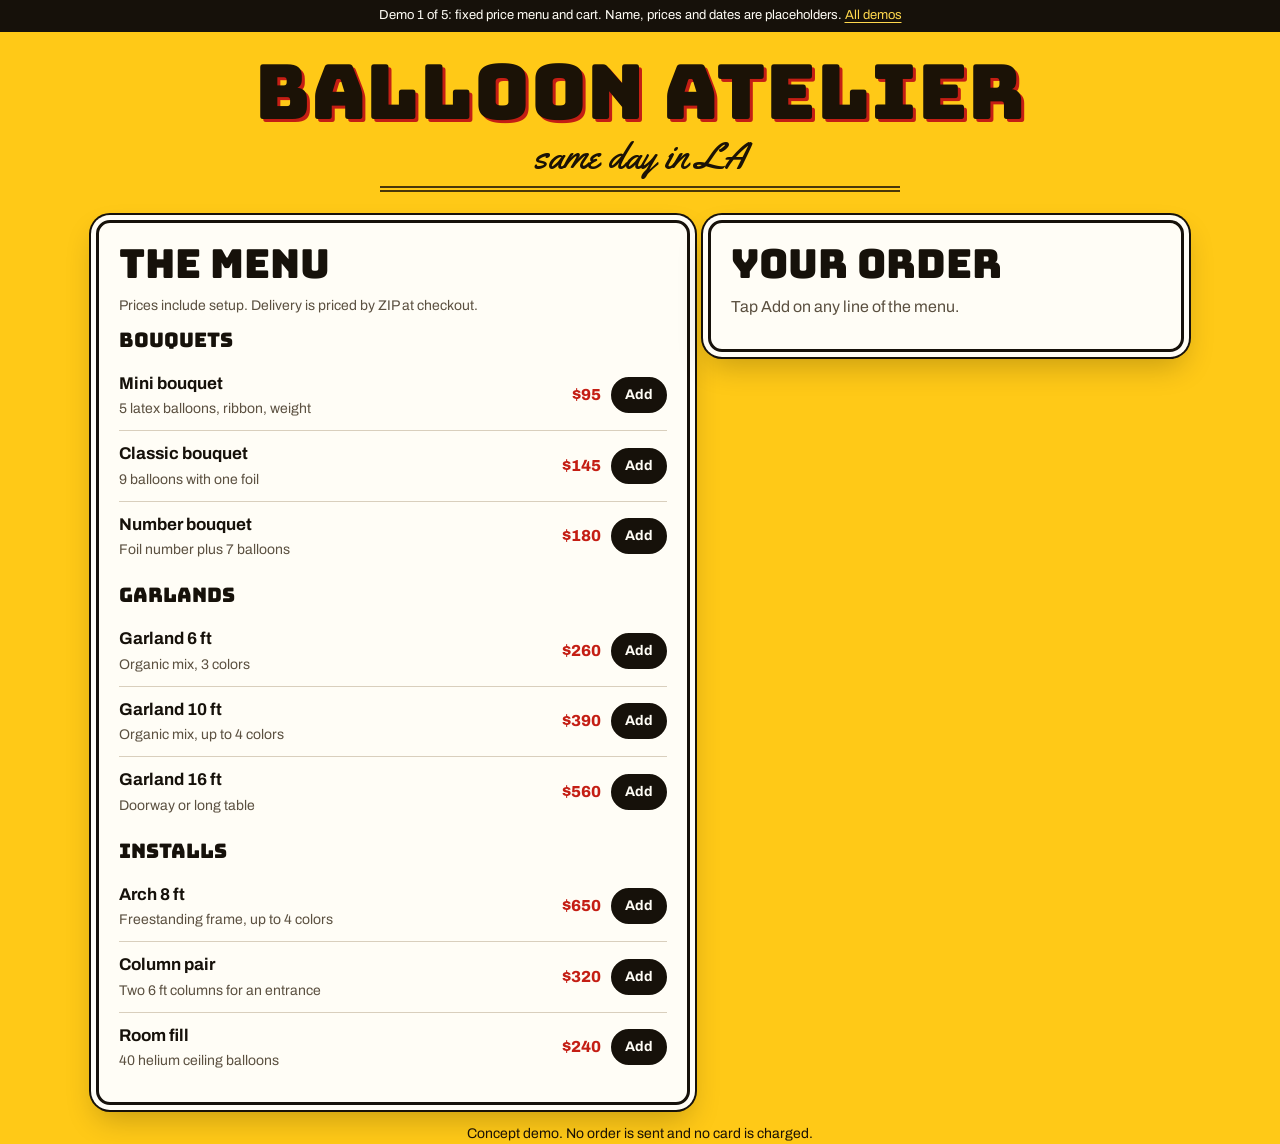
==== demo1/index.html @ a4cdf3b9 "Five balloon order-flow concept demos Co-Authored-By: Claude Opus 5.5 <noreply@anthropic.com>" ====
<!doctype html>
<html lang="en">
<head>
<meta charset="utf-8">
<meta name="viewport" content="width=device-width,initial-scale=1">
<meta name="robots" content="noindex">
<title>Wall Menu Shop</title>
<link rel="preconnect" href="https://fonts.googleapis.com"><link rel="preconnect" href="https://fonts.gstatic.com" crossorigin>
<link href="https://fonts.googleapis.com/css2?family=Archivo:wght@400;600;700;800&family=Bungee&family=Yellowtail&display=swap" rel="stylesheet">
<link rel="stylesheet" href="../assets/world.css">
</head>
<body>
<div class="demo-strip">Demo 1 of 5: fixed price menu and cart. Name, prices and dates are placeholders. <a href="../">All demos</a></div>
<header class="sign wrap">
  <p class="name">Balloon Atelier</p>
  <p class="tag">same day in LA</p>
  <div class="pin"></div>
</header>
<main class="wrap split">
  <section class="board" aria-labelledby="m">
    <h2 id="m">The menu</h2>
    <p class="muted small">Prices include setup. Delivery is priced by ZIP at checkout.</p>
    <div id="menu"></div>
  </section>
  <aside class="board sticky" aria-labelledby="c">
    <h2 id="c">Your order</h2>
    <p id="empty" class="muted">Tap Add on any line of the menu.</p>
    <ul class="menu" id="cart"></ul>
    <form id="checkout" class="hide" novalidate>
      <div class="row">
        <div class="field"><label for="zip">Delivery ZIP</label><input id="zip" inputmode="numeric" maxlength="5" autocomplete="postal-code" placeholder="90064" required><div class="readout" id="zipOut" aria-live="polite"></div></div>
        <div class="field"><label for="date">Event date</label><input id="date" type="date" required><div class="readout" id="dateOut" aria-live="polite"></div></div>
      </div>
      <div class="field"><label><input type="checkbox" id="pickup" style="width:auto;min-height:0"> I will pick up at the studio</label></div>
      <div class="row">
        <div class="field"><label for="name">Name</label><input id="name" autocomplete="name" required></div>
        <div class="field"><label for="phone">Mobile</label><input id="phone" type="tel" autocomplete="tel" required></div>
      </div>
      <div class="total" id="total"></div>
      <p class="readout bad" id="err" aria-live="assertive"></p>
      <button class="btn" type="submit">Pay 30% deposit (demo)</button>
    </form>
  </aside>
  <section class="board done" id="done" aria-live="polite"></section>
</main>
<footer class="wrap">Concept demo. No order is sent and no card is charged.</footer>
<script src="../assets/shop.js"></script>
<script>
var MENU = [
  ["Bouquets", [["b5","Mini bouquet","5 latex balloons, ribbon, weight",95],["b9","Classic bouquet","9 balloons with one foil",145],["bn","Number bouquet","Foil number plus 7 balloons",180]]],
  ["Garlands", [["g6","Garland 6 ft","Organic mix, 3 colors",260],["g10","Garland 10 ft","Organic mix, up to 4 colors",390],["g16","Garland 16 ft","Doorway or long table",560]]],
  ["Installs", [["ar","Arch 8 ft","Freestanding frame, up to 4 colors",650],["co","Column pair","Two 6 ft columns for an entrance",320],["rf","Room fill","40 helium ceiling balloons",240]]]
];
var cart = {}, items = {}, z = null, ds = null;
var menu = document.getElementById("menu");
MENU.forEach(function (g) {
  var h = document.createElement("h3"); h.textContent = g[0]; h.style.marginTop = "14px"; menu.appendChild(h);
  var ul = document.createElement("ul"); ul.className = "menu";
  g[1].forEach(function (it) {
    items[it[0]] = it;
    var li = document.createElement("li");
    li.innerHTML = '<div class="what"><b>' + it[1] + "</b><span>" + it[2] + '</span></div><span class="price">' + Shop.money(it[3]) + '</span><button class="btn small" type="button" aria-label="Add ' + it[1] + '">Add</button>';
    li.querySelector("button").onclick = function () { cart[it[0]] = (cart[it[0]] || 0) + 1; render(); };
    ul.appendChild(li);
  });
  menu.appendChild(ul);
});
function sub() { var s = 0; for (var k in cart) s += items[k][3] * cart[k]; return s; }
function render() {
  var ul = document.getElementById("cart"), keys = Object.keys(cart).filter(function (k) { return cart[k] > 0; });
  ul.innerHTML = "";
  keys.forEach(function (k) {
    var li = document.createElement("li");
    li.innerHTML = '<div class="what"><b>' + items[k][1] + "</b><span>" + cart[k] + " x " + Shop.money(items[k][3]) + '</span></div><span class="price">' + Shop.money(items[k][3] * cart[k]) + '</span><span><button class="btn small ghost" type="button" aria-label="Remove one">-</button></span>';
    li.querySelector("button").onclick = function () { cart[k]--; render(); };
    ul.appendChild(li);
  });
  document.getElementById("empty").classList.toggle("hide", keys.length > 0);
  document.getElementById("checkout").classList.toggle("hide", !keys.length);
  totals();
}
function totals() {
  var pick = document.getElementById("pickup").checked, s = sub();
  var fee = pick ? 0 : (z && z.fee) || 0, rush = ds && ds.rush || 0, t = s + fee + rush;
  document.getElementById("total").innerHTML =
    "<div><span>Items</span><span>" + Shop.money(s) + "</span></div>" +
    "<div><span>Delivery</span><span>" + (pick ? "Pickup, free" : z ? (z.fee === null ? "Quoted by text" : Shop.money(fee)) : "Enter ZIP") + "</span></div>" +
    (rush ? "<div><span>Rush</span><span>" + Shop.money(rush) + "</span></div>" : "") +
    '<div class="sum"><span>Total</span><span>' + Shop.money(t) + "</span></div>" +
    '<div class="muted small"><span>Deposit today (30%)</span><span>' + Shop.money(t * .3) + "</span></div>";
}
Shop.wireZip(document.getElementById("zip"), document.getElementById("zipOut"), function (v) { z = v; totals(); });
Shop.wireDate(document.getElementById("date"), document.getElementById("dateOut"), function (v) { ds = v; totals(); });
document.getElementById("pickup").onchange = totals;
document.getElementById("checkout").onsubmit = function (e) {
  e.preventDefault();
  var f = this, err = document.getElementById("err"), pick = document.getElementById("pickup").checked;
  if (!pick && !z) return err.textContent = "Add a delivery ZIP or choose pickup.";
  if (!ds || ds.s === "bad") return err.textContent = "Pick an open date.";
  if (!f.elements["name"].value.trim() || f.phone.value.replace(/\D/g, "").length < 10) return err.textContent = "Add your name and a 10-digit mobile number.";
  err.textContent = "";
  var lines = Object.keys(cart).filter(function (k) { return cart[k] > 0; }).map(function (k) { return cart[k] + " x " + items[k][1]; });
  lines.push("Date: " + f.date.value, pick ? "Pickup at studio" : "Delivery to " + f.zip.value);
  Shop.done(document.getElementById("done"), lines);
};
</script>
</body>
</html>
---- assets/world.css ----
/* Balloon Atelier demos: painted storefront wall */
:root{
  --wall:#ffc917; --wall-ink:#1b1206; --wall-soft:#f2b705;
  --board:#fffdf6; --ink:#16110a; --mute:#5b5040; --rule:#d9cfbd;
  --red:#c41e14; --cobalt:#1d4fd8; --green:#13804a; --plum:#7b3fb0; --gray:#6b6459;
  --shade:#c41e14; --focus:#1d4fd8;
  --sign:"Bungee",Impact,sans-serif; --script:"Yellowtail",cursive; --body:"Archivo",system-ui,sans-serif;
  color-scheme:light;
}
@media (prefers-color-scheme:dark){
  :root{
    --wall:#1d1611; --wall-ink:#ffd84d; --wall-soft:#2a2019;
    --board:#f4eedf; --ink:#16110a; --mute:#574c3c; --rule:#cfc4ae;
    --shade:#8c1710; --focus:#ffd84d;
    color-scheme:dark;
  }
}
*{box-sizing:border-box}
html{-webkit-text-size-adjust:100%}
body{margin:0;background:var(--wall);color:var(--wall-ink);font:16px/1.5 var(--body);overflow-x:hidden}
::selection{background:var(--red);color:#fff}
:focus-visible{outline:3px solid var(--focus);outline-offset:3px;border-radius:4px}
a{color:inherit;text-underline-offset:3px}
img,svg{max-width:100%}
.wrap{max-width:1120px;margin:0 auto;padding:0 16px}

/* demo strip */
.demo-strip{background:var(--ink);color:#fffdf6;font-size:13px;padding:6px 16px;text-align:center}
.demo-strip a{color:#ffd84d}

/* storefront sign band */
.sign{padding:22px 0 10px;text-align:center}
.sign .name{font:400 clamp(34px,8vw,76px)/1 var(--sign);margin:0;letter-spacing:.01em;text-shadow:3px 3px 0 var(--shade)}
.sign .tag{font:400 clamp(24px,5vw,38px)/1 var(--script);margin:6px 0 0}
.sign nav{display:flex;flex-wrap:wrap;justify-content:center;gap:6px 18px;margin-top:14px;font-weight:700;font-size:15px}
.pin{height:6px;margin:12px auto 0;max-width:520px;border-top:2px solid currentColor;border-bottom:2px solid currentColor;opacity:.8}

/* enamel menu board */
.board{color-scheme:light;accent-color:var(--ink);background:var(--board);color:var(--ink);border:3px solid var(--ink);border-radius:14px;box-shadow:0 0 0 5px var(--board),0 0 0 7px var(--ink),0 14px 30px rgba(0,0,0,.22);padding:20px;margin:18px 0}
.board h2,.board h3{font-family:var(--sign);font-weight:400;line-height:1.05;margin:0 0 10px;color:var(--ink)}
.board h2{font-size:clamp(24px,4.6vw,40px)}
.board h3{font-size:20px}
.board p{margin:0 0 10px;max-width:68ch}
.muted{color:var(--mute)}
.small{font-size:14px}

/* menu rows */
.menu{list-style:none;margin:0;padding:0}
.menu li{display:grid;grid-template-columns:1fr auto auto;gap:10px;align-items:center;padding:10px 0;border-bottom:1px solid var(--rule)}
.menu li:last-child{border-bottom:0}
.menu .what b{display:block;font-size:17px}
.menu .what span{font-size:14px;color:var(--mute)}
.price{color:var(--red);font-weight:800;font-variant-numeric:tabular-nums;white-space:nowrap}
.big-price{font:400 clamp(30px,6vw,46px)/1 var(--sign);color:var(--red)}

/* controls */
.btn{appearance:none;border:2px solid var(--ink);background:var(--ink);color:#fffdf6;font:700 16px/1 var(--body);padding:12px 18px;border-radius:999px;cursor:pointer;min-height:44px;text-decoration:none;display:inline-flex;align-items:center;gap:8px}
.btn:hover{background:var(--red);border-color:var(--red)}
.btn.ghost{background:transparent;color:var(--ink)}
.btn.ghost:hover{background:var(--ink);color:#fffdf6}
.btn.small{padding:8px 12px;min-height:36px;font-size:14px}
.btn[disabled]{opacity:.45;cursor:not-allowed;background:var(--ink)}
label{font-weight:700;font-size:14px;display:block;margin-bottom:4px}
input,select,textarea{font:16px/1.3 var(--body);color:var(--ink);background:#fff;border:2px solid var(--ink);border-radius:10px;padding:10px 12px;width:100%;min-height:44px;caret-color:var(--red)}
textarea{min-height:90px}
.field{margin-bottom:14px}
.row{display:flex;flex-wrap:wrap;gap:10px;align-items:flex-end}
.row>.field{flex:1 1 160px}
.chips{display:flex;flex-wrap:wrap;gap:8px}
.chip{border:2px solid var(--ink);background:#fff;color:var(--ink);border-radius:999px;padding:8px 14px;font:700 15px/1 var(--body);cursor:pointer;min-height:40px}
.chip[aria-pressed="true"]{background:var(--ink);color:#fffdf6}
.swatches{display:grid;grid-template-columns:repeat(auto-fill,minmax(64px,1fr));gap:8px}
.swatch{border:2px solid var(--ink);border-radius:10px;background:#fff;padding:6px 4px;cursor:pointer;font:600 12px/1.2 var(--body);color:var(--ink);text-align:center}
.swatch i{display:block;width:30px;height:36px;margin:0 auto 4px;border-radius:50% 50% 48% 48%;border:1px solid rgba(0,0,0,.25)}
.swatch[aria-pressed="true"]{background:var(--ink);color:#fffdf6}

/* zone + date readouts */
.readout{font-size:15px;margin-top:6px;min-height:22px}
.zone{display:inline-block;color:#fff;border-radius:6px;padding:2px 8px;font-weight:700}
.menu .what .zone,.zone{color:#fff}
.z-A{background:var(--cobalt)}.z-B{background:var(--green)}.z-C{background:var(--plum)}.z-X{background:var(--gray)}
.ok{color:var(--green);font-weight:700}.warn{color:#8a5a00;font-weight:700}.bad{color:var(--red);font-weight:700}

/* totals */
.total{display:grid;gap:4px;border-top:2px solid var(--ink);margin-top:12px;padding-top:10px;font-variant-numeric:tabular-nums}
.total div{display:flex;justify-content:space-between;gap:10px}
.total .sum{font-size:20px;font-weight:800}
.total .sum span:last-child{color:var(--red)}

/* layout */
.split{display:grid;gap:18px;grid-template-columns:1fr}
@media (min-width:880px){.split{grid-template-columns:1.25fr 1fr;align-items:start}.split .sticky{position:sticky;top:12px}}
.done{display:none}
.done.show{display:block}
.done h2{color:var(--green)}
footer{padding:20px 0 40px;font-size:14px;text-align:center}
.preview{background:#fff;border:2px dashed var(--rule);border-radius:12px;display:flex;align-items:center;justify-content:center;min-height:200px;padding:10px}
.steps{display:flex;gap:6px;margin-bottom:12px}
.steps span{flex:1;height:6px;border-radius:3px;background:var(--rule)}
.steps span.on{background:var(--ink)}
.hide{display:none!important}
@media (prefers-reduced-motion:no-preference){.pop{animation:pop .35s cubic-bezier(.16,1,.3,1)}@keyframes pop{from{transform:scale(.96);opacity:.6}to{transform:none;opacity:1}}}
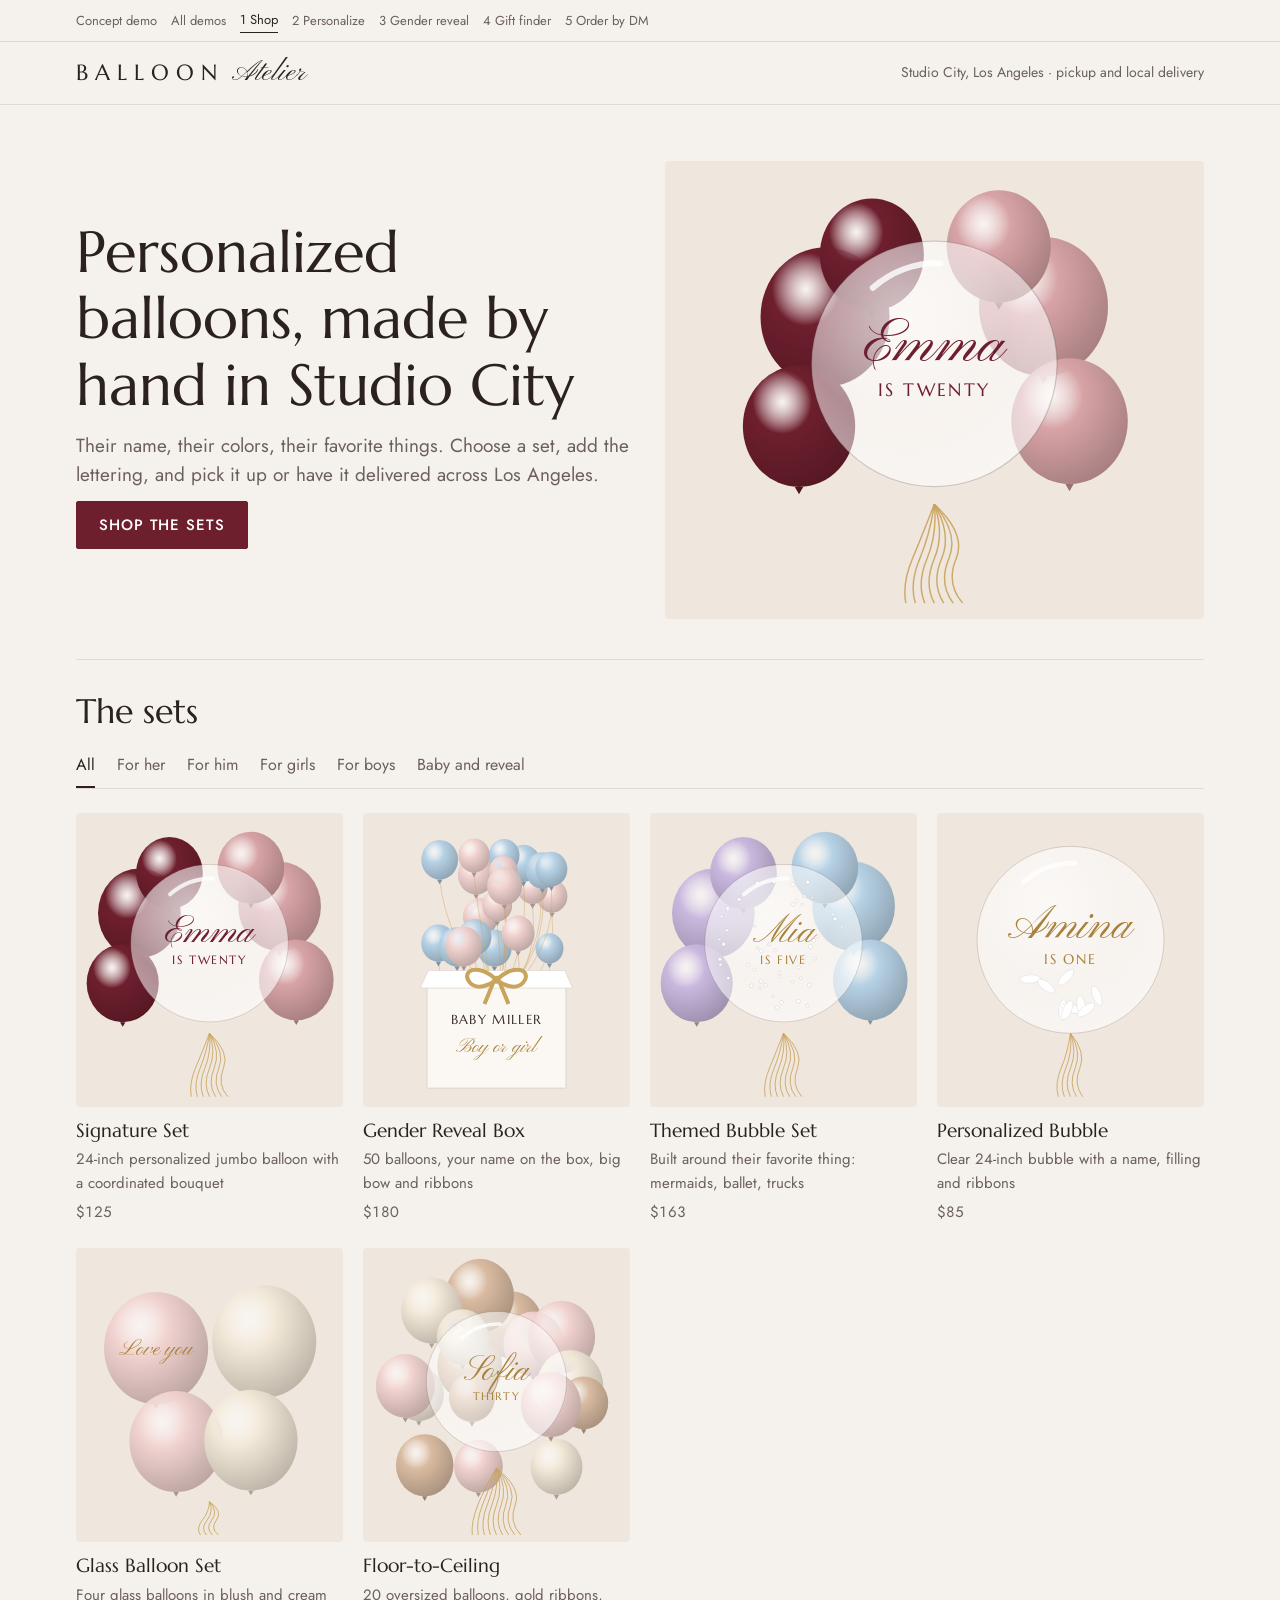
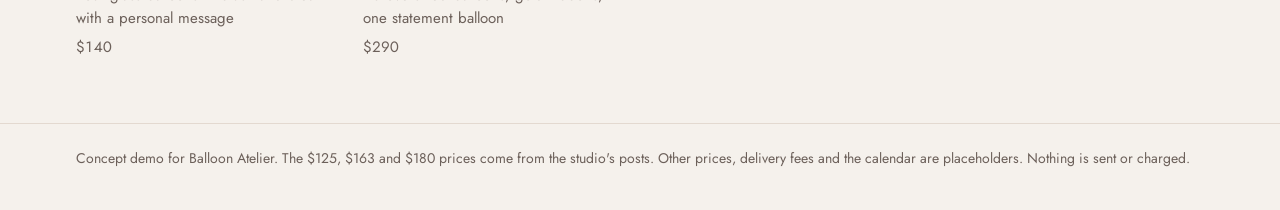
==== commit 3fe13e83: "Rebuild demos around Balloon Atelier's real sets in a neutral look Co-Authored-By: Claude Opus 5.5 <" ====
--- a/demo1/index.html
+++ b/demo1/index.html
@@ -4,105 +4,109 @@
 <meta charset="utf-8">
 <meta name="viewport" content="width=device-width,initial-scale=1">
 <meta name="robots" content="noindex">
-<title>Wall Menu Shop</title>
+<title>Balloon Atelier Shop</title>
 <link rel="preconnect" href="https://fonts.googleapis.com"><link rel="preconnect" href="https://fonts.gstatic.com" crossorigin>
-<link href="https://fonts.googleapis.com/css2?family=Archivo:wght@400;600;700;800&family=Bungee&family=Yellowtail&display=swap" rel="stylesheet">
+<link href="https://fonts.googleapis.com/css2?family=Jost:wght@400;500&family=Marcellus&family=Pinyon+Script&display=swap" rel="stylesheet">
 <link rel="stylesheet" href="../assets/world.css">
 </head>
 <body>
-<div class="demo-strip">Demo 1 of 5: fixed price menu and cart. Name, prices and dates are placeholders. <a href="../">All demos</a></div>
-<header class="sign wrap">
-  <p class="name">Balloon Atelier</p>
-  <p class="tag">same day in LA</p>
-  <div class="pin"></div>
-</header>
-<main class="wrap split">
-  <section class="board" aria-labelledby="m">
-    <h2 id="m">The menu</h2>
-    <p class="muted small">Prices include setup. Delivery is priced by ZIP at checkout.</p>
-    <div id="menu"></div>
+<main class="wrap">
+  <section class="hero">
+    <div>
+      <h1>Personalized balloons, made by hand in Studio City</h1>
+      <p class="lead">Their name, their colors, their favorite things. Choose a set, add the lettering, and pick it up or have it delivered across Los Angeles.</p>
+      <p><a class="btn" href="#shop">Shop the sets</a></p>
+    </div>
+    <div class="art" id="heroArt"></div>
   </section>
-  <aside class="board sticky" aria-labelledby="c">
-    <h2 id="c">Your order</h2>
-    <p id="empty" class="muted">Tap Add on any line of the menu.</p>
-    <ul class="menu" id="cart"></ul>
-    <form id="checkout" class="hide" novalidate>
-      <div class="row">
-        <div class="field"><label for="zip">Delivery ZIP</label><input id="zip" inputmode="numeric" maxlength="5" autocomplete="postal-code" placeholder="90064" required><div class="readout" id="zipOut" aria-live="polite"></div></div>
-        <div class="field"><label for="date">Event date</label><input id="date" type="date" required><div class="readout" id="dateOut" aria-live="polite"></div></div>
+
+  <section class="section" id="shop" aria-labelledby="sh">
+    <h2 id="sh">The sets</h2>
+    <div class="tabs" role="tablist" id="tabs"></div>
+    <div class="grid" id="grid"></div>
+  </section>
+
+  <section class="section hide" id="pd" aria-labelledby="pdn">
+    <div class="split">
+      <div class="art sticky" id="pdArt"></div>
+      <div>
+        <h2 id="pdn"></h2>
+        <p class="muted" id="pdd"></p>
+        <p class="price" id="pdp" style="font:400 24px var(--serif)"></p>
+        <div class="field"><label for="l1">Name or main word</label><input id="l1" maxlength="18"></div>
+        <div class="field"><label for="l2">Second line (optional)</label><input id="l2" maxlength="22" placeholder="IS ONE, HAPPY BIRTHDAY"></div>
+        <div class="field"><span class="label" id="pl">Colors, pick up to 2</span><div class="swatches" role="group" aria-labelledby="pl" id="pal"></div><div class="readout muted" id="palOut"></div></div>
+        <button type="button" class="btn block" id="add">Add to bag</button>
       </div>
-      <div class="field"><label><input type="checkbox" id="pickup" style="width:auto;min-height:0"> I will pick up at the studio</label></div>
-      <div class="row">
-        <div class="field"><label for="name">Name</label><input id="name" autocomplete="name" required></div>
-        <div class="field"><label for="phone">Mobile</label><input id="phone" type="tel" autocomplete="tel" required></div>
-      </div>
-      <div class="total" id="total"></div>
-      <p class="readout bad" id="err" aria-live="assertive"></p>
-      <button class="btn" type="submit">Pay 30% deposit (demo)</button>
-    </form>
-  </aside>
-  <section class="board done" id="done" aria-live="polite"></section>
+    </div>
+  </section>
+
+  <section class="section hide" id="bagSec" aria-labelledby="bg">
+    <div class="split">
+      <div><h2 id="bg">Your bag</h2><ul class="list" id="bag"></ul></div>
+      <div class="panel" id="co"></div>
+    </div>
+  </section>
+  <section class="section done" id="done"></section>
 </main>
-<footer class="wrap">Concept demo. No order is sent and no card is charged.</footer>
 <script src="../assets/shop.js"></script>
 <script>
-var MENU = [
-  ["Bouquets", [["b5","Mini bouquet","5 latex balloons, ribbon, weight",95],["b9","Classic bouquet","9 balloons with one foil",145],["bn","Number bouquet","Foil number plus 7 balloons",180]]],
-  ["Garlands", [["g6","Garland 6 ft","Organic mix, 3 colors",260],["g10","Garland 10 ft","Organic mix, up to 4 colors",390],["g16","Garland 16 ft","Doorway or long table",560]]],
-  ["Installs", [["ar","Arch 8 ft","Freestanding frame, up to 4 colors",650],["co","Column pair","Two 6 ft columns for an entrance",320],["rf","Room fill","40 helium ceiling balloons",240]]]
-];
-var cart = {}, items = {}, z = null, ds = null;
-var menu = document.getElementById("menu");
-MENU.forEach(function (g) {
-  var h = document.createElement("h3"); h.textContent = g[0]; h.style.marginTop = "14px"; menu.appendChild(h);
-  var ul = document.createElement("ul"); ul.className = "menu";
-  g[1].forEach(function (it) {
-    items[it[0]] = it;
+Shop.chrome(1);
+var TABS = [["all", "All"], ["her", "For her"], ["him", "For him"], ["girls", "For girls"], ["boys", "For boys"], ["baby", "Baby and reveal"]];
+var bag = [], cur = null, sel = { l1: "", l2: "", pal: [] };
+document.getElementById("heroArt").innerHTML = Shop.art(Shop.byId("signature").art);
+var tabs = document.getElementById("tabs");
+TABS.forEach(function (t, i) {
+  var b = document.createElement("button"); b.type = "button"; b.role = "tab"; b.textContent = t[1]; b.setAttribute("aria-selected", i === 0);
+  b.onclick = function () { [].forEach.call(tabs.children, function (x) { x.setAttribute("aria-selected", x === b); }); grid(t[0]); };
+  tabs.appendChild(b);
+});
+function grid(f) {
+  var g = document.getElementById("grid"); g.innerHTML = "";
+  Shop.CATALOG.filter(function (p) { return f === "all" || p.for.indexOf(f) > -1; }).forEach(function (p) {
+    var b = document.createElement("button"); b.type = "button"; b.className = "product";
+    b.innerHTML = '<div class="art">' + Shop.art(p.art) + "</div><b>" + p.name + "</b><span>" + p.desc + '</span><span class="price">' + Shop.money(p.price) + "</span>";
+    b.onclick = function () { open(p); }; g.appendChild(b);
+  });
+}
+function open(p) {
+  cur = p; sel = { l1: p.art.line1 || "", l2: p.art.line2 || "", pal: (p.art.palette || []).slice(0, 2) };
+  document.getElementById("pdn").textContent = p.name; document.getElementById("pdd").textContent = p.desc; document.getElementById("pdp").textContent = Shop.money(p.price);
+  document.getElementById("l1").value = sel.l1; document.getElementById("l2").value = sel.l2;
+  var pal = document.getElementById("pal"); pal.innerHTML = "";
+  Object.keys(Shop.PALETTE).forEach(function (n) {
+    var s = document.createElement("button"); s.type = "button"; s.className = "sw"; s.style.background = Shop.PALETTE[n]; s.title = n; s.setAttribute("aria-label", n);
+    s.onclick = function () { var i = sel.pal.indexOf(n); if (i > -1) sel.pal.splice(i, 1); else { sel.pal.push(n); if (sel.pal.length > 2) sel.pal.shift(); } draw(); };
+    pal.appendChild(s);
+  });
+  var sec = document.getElementById("pd"); sec.classList.remove("hide"); draw(); sec.scrollIntoView({ behavior: "smooth" }); document.getElementById("pdn").setAttribute("tabindex", "-1"); document.getElementById("pdn").focus({ preventScroll: true });
+}
+function draw() {
+  sel.l1 = document.getElementById("l1").value; sel.l2 = document.getElementById("l2").value.toUpperCase();
+  var a = Object.assign({}, cur.art, { line1: sel.l1, line2: sel.l2, palette: sel.pal.length ? sel.pal : cur.art.palette });
+  document.getElementById("pdArt").innerHTML = Shop.art(a);
+  [].forEach.call(document.getElementById("pal").children, function (s) { s.setAttribute("aria-pressed", sel.pal.indexOf(s.title) > -1); });
+  document.getElementById("palOut").textContent = sel.pal.join(" and ") || "Studio picks the colors";
+}
+document.getElementById("l1").oninput = draw; document.getElementById("l2").oninput = draw;
+document.getElementById("add").onclick = function () {
+  bag.push({ name: cur.name, price: cur.price, note: [sel.l1, sel.l2].filter(Boolean).join(" / ") + (sel.pal.length ? ", " + sel.pal.join(" + ") : "") });
+  renderBag(); document.getElementById("bagSec").scrollIntoView({ behavior: "smooth" });
+};
+var co;
+function renderBag() {
+  var ul = document.getElementById("bag"); ul.innerHTML = "";
+  bag.forEach(function (it, i) {
     var li = document.createElement("li");
-    li.innerHTML = '<div class="what"><b>' + it[1] + "</b><span>" + it[2] + '</span></div><span class="price">' + Shop.money(it[3]) + '</span><button class="btn small" type="button" aria-label="Add ' + it[1] + '">Add</button>';
-    li.querySelector("button").onclick = function () { cart[it[0]] = (cart[it[0]] || 0) + 1; render(); };
+    li.innerHTML = "<div><b style=\"font:400 18px var(--serif)\">" + Shop.esc(it.name) + '</b><br><span class="muted small">' + Shop.esc(it.note) + '</span></div><span class="price">' + Shop.money(it.price) + ' <button type="button" class="opt" style="min-height:36px;padding:6px 10px;margin-left:8px">Remove</button></span>';
+    li.querySelector("button").onclick = function () { bag.splice(i, 1); renderBag(); };
     ul.appendChild(li);
   });
-  menu.appendChild(ul);
-});
-function sub() { var s = 0; for (var k in cart) s += items[k][3] * cart[k]; return s; }
-function render() {
-  var ul = document.getElementById("cart"), keys = Object.keys(cart).filter(function (k) { return cart[k] > 0; });
-  ul.innerHTML = "";
-  keys.forEach(function (k) {
-    var li = document.createElement("li");
-    li.innerHTML = '<div class="what"><b>' + items[k][1] + "</b><span>" + cart[k] + " x " + Shop.money(items[k][3]) + '</span></div><span class="price">' + Shop.money(items[k][3] * cart[k]) + '</span><span><button class="btn small ghost" type="button" aria-label="Remove one">-</button></span>';
-    li.querySelector("button").onclick = function () { cart[k]--; render(); };
-    ul.appendChild(li);
-  });
-  document.getElementById("empty").classList.toggle("hide", keys.length > 0);
-  document.getElementById("checkout").classList.toggle("hide", !keys.length);
-  totals();
+  document.getElementById("bagSec").classList.toggle("hide", !bag.length);
+  if (bag.length && !co) co = Shop.checkout(document.getElementById("co"), { items: function () { return bag; }, doneEl: document.getElementById("done"), validate: function () { return bag.length ? "" : "Your bag is empty."; } });
+  if (co) co.refresh();
 }
-function totals() {
-  var pick = document.getElementById("pickup").checked, s = sub();
-  var fee = pick ? 0 : (z && z.fee) || 0, rush = ds && ds.rush || 0, t = s + fee + rush;
-  document.getElementById("total").innerHTML =
-    "<div><span>Items</span><span>" + Shop.money(s) + "</span></div>" +
-    "<div><span>Delivery</span><span>" + (pick ? "Pickup, free" : z ? (z.fee === null ? "Quoted by text" : Shop.money(fee)) : "Enter ZIP") + "</span></div>" +
-    (rush ? "<div><span>Rush</span><span>" + Shop.money(rush) + "</span></div>" : "") +
-    '<div class="sum"><span>Total</span><span>' + Shop.money(t) + "</span></div>" +
-    '<div class="muted small"><span>Deposit today (30%)</span><span>' + Shop.money(t * .3) + "</span></div>";
-}
-Shop.wireZip(document.getElementById("zip"), document.getElementById("zipOut"), function (v) { z = v; totals(); });
-Shop.wireDate(document.getElementById("date"), document.getElementById("dateOut"), function (v) { ds = v; totals(); });
-document.getElementById("pickup").onchange = totals;
-document.getElementById("checkout").onsubmit = function (e) {
-  e.preventDefault();
-  var f = this, err = document.getElementById("err"), pick = document.getElementById("pickup").checked;
-  if (!pick && !z) return err.textContent = "Add a delivery ZIP or choose pickup.";
-  if (!ds || ds.s === "bad") return err.textContent = "Pick an open date.";
-  if (!f.elements["name"].value.trim() || f.phone.value.replace(/\D/g, "").length < 10) return err.textContent = "Add your name and a 10-digit mobile number.";
-  err.textContent = "";
-  var lines = Object.keys(cart).filter(function (k) { return cart[k] > 0; }).map(function (k) { return cart[k] + " x " + items[k][1]; });
-  lines.push("Date: " + f.date.value, pick ? "Pickup at studio" : "Delivery to " + f.zip.value);
-  Shop.done(document.getElementById("done"), lines);
-};
+grid("all");
 </script>
 </body>
 </html>
--- a/assets/world.css
+++ b/assets/world.css
@@ -1,102 +1,103 @@
-/* Balloon Atelier demos: painted storefront wall */
+/* Balloon Atelier demos: neutral atelier */
 :root{
-  --wall:#ffc917; --wall-ink:#1b1206; --wall-soft:#f2b705;
-  --board:#fffdf6; --ink:#16110a; --mute:#5b5040; --rule:#d9cfbd;
-  --red:#c41e14; --cobalt:#1d4fd8; --green:#13804a; --plum:#7b3fb0; --gray:#6b6459;
-  --shade:#c41e14; --focus:#1d4fd8;
-  --sign:"Bungee",Impact,sans-serif; --script:"Yellowtail",cursive; --body:"Archivo",system-ui,sans-serif;
+  --bg:#f5f1ec; --surface:#fffdfb; --ink:#2b2220; --mute:#6c605a; --line:#e3d9d0; --soft:#efe6de;
+  --accent:#6e1f2e; --on-accent:#fff; --ok:#3d6b4f; --warn:#8a5a12; --bad:#a3262a;
+  --serif:"Marcellus",Georgia,serif; --script:"Pinyon Script",cursive; --sans:"Jost",system-ui,sans-serif;
   color-scheme:light;
 }
 @media (prefers-color-scheme:dark){
-  :root{
-    --wall:#1d1611; --wall-ink:#ffd84d; --wall-soft:#2a2019;
-    --board:#f4eedf; --ink:#16110a; --mute:#574c3c; --rule:#cfc4ae;
-    --shade:#8c1710; --focus:#ffd84d;
-    color-scheme:dark;
-  }
+  :root{--bg:#1a1514;--surface:#231d1b;--ink:#f1e9e3;--mute:#b6a9a1;--line:#3b322e;--soft:#2c2522;--accent:#e2b1b4;--on-accent:#2b1418;--ok:#8fc4a0;--warn:#e0b26a;--bad:#f09a94;color-scheme:dark}
 }
 *{box-sizing:border-box}
 html{-webkit-text-size-adjust:100%}
-body{margin:0;background:var(--wall);color:var(--wall-ink);font:16px/1.5 var(--body);overflow-x:hidden}
-::selection{background:var(--red);color:#fff}
-:focus-visible{outline:3px solid var(--focus);outline-offset:3px;border-radius:4px}
-a{color:inherit;text-underline-offset:3px}
-img,svg{max-width:100%}
-.wrap{max-width:1120px;margin:0 auto;padding:0 16px}
+body{margin:0;background:var(--bg);color:var(--ink);font:17px/1.55 var(--sans);overflow-x:hidden}
+::selection{background:var(--accent);color:var(--on-accent)}
+:focus-visible{outline:2px solid var(--accent);outline-offset:3px}
+a{color:inherit;text-underline-offset:4px;text-decoration-thickness:1px}
+.wrap{max-width:1160px;margin:0 auto;padding:0 16px}
 
-/* demo strip */
-.demo-strip{background:var(--ink);color:#fffdf6;font-size:13px;padding:6px 16px;text-align:center}
-.demo-strip a{color:#ffd84d}
+/* demo switcher */
+.demo-bar{border-bottom:1px solid var(--line);font-size:13px;color:var(--mute)}
+.demo-bar .wrap{display:flex;flex-wrap:wrap;gap:4px 14px;align-items:center;padding-top:8px;padding-bottom:8px}
+.demo-bar a{text-decoration:none;padding:2px 0}
+.demo-bar a[aria-current]{color:var(--ink);border-bottom:1px solid var(--ink)}
 
-/* storefront sign band */
-.sign{padding:22px 0 10px;text-align:center}
-.sign .name{font:400 clamp(34px,8vw,76px)/1 var(--sign);margin:0;letter-spacing:.01em;text-shadow:3px 3px 0 var(--shade)}
-.sign .tag{font:400 clamp(24px,5vw,38px)/1 var(--script);margin:6px 0 0}
-.sign nav{display:flex;flex-wrap:wrap;justify-content:center;gap:6px 18px;margin-top:14px;font-weight:700;font-size:15px}
-.pin{height:6px;margin:12px auto 0;max-width:520px;border-top:2px solid currentColor;border-bottom:2px solid currentColor;opacity:.8}
+/* header */
+.top{border-bottom:1px solid var(--line)}
+.top .wrap{display:flex;align-items:center;justify-content:space-between;gap:8px 16px;padding-top:16px;padding-bottom:16px;flex-wrap:wrap}
+.logo{display:flex;align-items:baseline;gap:8px;text-decoration:none;line-height:1}
+.logo b{font:400 22px/1 var(--serif);letter-spacing:.32em}
+.logo i{font:400 30px/1 var(--script);font-style:normal}
+.top .meta{font-size:14px;color:var(--mute)}
 
-/* enamel menu board */
-.board{color-scheme:light;accent-color:var(--ink);background:var(--board);color:var(--ink);border:3px solid var(--ink);border-radius:14px;box-shadow:0 0 0 5px var(--board),0 0 0 7px var(--ink),0 14px 30px rgba(0,0,0,.22);padding:20px;margin:18px 0}
-.board h2,.board h3{font-family:var(--sign);font-weight:400;line-height:1.05;margin:0 0 10px;color:var(--ink)}
-.board h2{font-size:clamp(24px,4.6vw,40px)}
-.board h3{font-size:20px}
-.board p{margin:0 0 10px;max-width:68ch}
+/* type */
+h1,h2,h3{font-family:var(--serif);font-weight:400;line-height:1.15;margin:0 0 12px;text-wrap:balance}
+h1{font-size:clamp(32px,5.4vw,58px)}
+h2{font-size:clamp(24px,3.2vw,34px)}
+h3{font-size:20px}
+p{margin:0 0 12px;max-width:66ch}
+.lead{font-size:19px;color:var(--mute)}
 .muted{color:var(--mute)}
 .small{font-size:14px}
 
-/* menu rows */
-.menu{list-style:none;margin:0;padding:0}
-.menu li{display:grid;grid-template-columns:1fr auto auto;gap:10px;align-items:center;padding:10px 0;border-bottom:1px solid var(--rule)}
-.menu li:last-child{border-bottom:0}
-.menu .what b{display:block;font-size:17px}
-.menu .what span{font-size:14px;color:var(--mute)}
-.price{color:var(--red);font-weight:800;font-variant-numeric:tabular-nums;white-space:nowrap}
-.big-price{font:400 clamp(30px,6vw,46px)/1 var(--sign);color:var(--red)}
+/* sections */
+.hero{display:grid;gap:24px;padding:36px 0 28px;align-items:center}
+@media (min-width:900px){.hero{grid-template-columns:1.05fr 1fr;padding:56px 0 40px}}
+.section{padding:32px 0;border-top:1px solid var(--line)}
+.panel{background:var(--surface);border:1px solid var(--line);border-radius:4px;padding:20px}
+.split{display:grid;gap:24px;align-items:start}
+@media (min-width:900px){.split{grid-template-columns:1.1fr 1fr}.sticky{position:sticky;top:16px}}
+
+/* art */
+.art{background:var(--soft);border-radius:4px;display:flex;align-items:center;justify-content:center;aspect-ratio:4/3.4;overflow:hidden}
+.art svg{width:100%;height:100%;display:block}
+
+/* products */
+.grid{display:grid;gap:24px 20px;grid-template-columns:repeat(auto-fill,minmax(230px,1fr))}
+.product{display:flex;flex-direction:column;gap:6px;color:inherit;background:none;border:0;padding:0;text-align:left;font:inherit;cursor:pointer}
+.product .art{aspect-ratio:4/4.4;margin-bottom:6px}
+.product b{font:400 19px/1.25 var(--serif)}
+.product span{font-size:15px;color:var(--mute)}
+.product:hover b{text-decoration:underline;text-underline-offset:4px}
+.price{font-variant-numeric:tabular-nums;white-space:nowrap}
+
+/* tabs */
+.tabs{display:flex;gap:4px 22px;flex-wrap:wrap;border-bottom:1px solid var(--line);margin-bottom:24px}
+.tabs button{background:none;border:0;border-bottom:2px solid transparent;padding:10px 0;font:400 16px var(--sans);color:var(--mute);cursor:pointer;min-height:44px}
+.tabs button[aria-selected="true"]{color:var(--ink);border-bottom-color:var(--ink)}
 
 /* controls */
-.btn{appearance:none;border:2px solid var(--ink);background:var(--ink);color:#fffdf6;font:700 16px/1 var(--body);padding:12px 18px;border-radius:999px;cursor:pointer;min-height:44px;text-decoration:none;display:inline-flex;align-items:center;gap:8px}
-.btn:hover{background:var(--red);border-color:var(--red)}
-.btn.ghost{background:transparent;color:var(--ink)}
-.btn.ghost:hover{background:var(--ink);color:#fffdf6}
-.btn.small{padding:8px 12px;min-height:36px;font-size:14px}
-.btn[disabled]{opacity:.45;cursor:not-allowed;background:var(--ink)}
-label{font-weight:700;font-size:14px;display:block;margin-bottom:4px}
-input,select,textarea{font:16px/1.3 var(--body);color:var(--ink);background:#fff;border:2px solid var(--ink);border-radius:10px;padding:10px 12px;width:100%;min-height:44px;caret-color:var(--red)}
-textarea{min-height:90px}
-.field{margin-bottom:14px}
-.row{display:flex;flex-wrap:wrap;gap:10px;align-items:flex-end}
+.btn{appearance:none;border:1px solid var(--accent);background:var(--accent);color:var(--on-accent);font:500 15px/1 var(--sans);letter-spacing:.06em;text-transform:uppercase;padding:15px 22px;border-radius:2px;cursor:pointer;min-height:48px;text-decoration:none;display:inline-flex;align-items:center;justify-content:center;gap:8px}
+.btn:hover{filter:brightness(1.12)}
+.btn.line{background:transparent;color:var(--ink);border-color:var(--ink)}
+.btn.block{width:100%}
+.field{margin-bottom:16px}
+label,.label{display:block;font-size:13px;letter-spacing:.08em;text-transform:uppercase;color:var(--mute);margin-bottom:6px}
+input,select,textarea{font:16px/1.3 var(--sans);color:var(--ink);background:var(--surface);border:1px solid var(--line);border-bottom-color:var(--mute);border-radius:2px;padding:12px;width:100%;min-height:48px;caret-color:var(--accent)}
+input:focus,select:focus,textarea:focus{border-color:var(--ink);outline:none}
+textarea{min-height:88px}
+.row{display:flex;flex-wrap:wrap;gap:0 12px}
 .row>.field{flex:1 1 160px}
-.chips{display:flex;flex-wrap:wrap;gap:8px}
-.chip{border:2px solid var(--ink);background:#fff;color:var(--ink);border-radius:999px;padding:8px 14px;font:700 15px/1 var(--body);cursor:pointer;min-height:40px}
-.chip[aria-pressed="true"]{background:var(--ink);color:#fffdf6}
-.swatches{display:grid;grid-template-columns:repeat(auto-fill,minmax(64px,1fr));gap:8px}
-.swatch{border:2px solid var(--ink);border-radius:10px;background:#fff;padding:6px 4px;cursor:pointer;font:600 12px/1.2 var(--body);color:var(--ink);text-align:center}
-.swatch i{display:block;width:30px;height:36px;margin:0 auto 4px;border-radius:50% 50% 48% 48%;border:1px solid rgba(0,0,0,.25)}
-.swatch[aria-pressed="true"]{background:var(--ink);color:#fffdf6}
+.opts{display:flex;flex-wrap:wrap;gap:8px}
+.opt{border:1px solid var(--line);background:var(--surface);color:var(--ink);border-radius:2px;padding:10px 14px;font:400 15px/1.25 var(--sans);cursor:pointer;min-height:44px;text-align:left}
+.opt small{display:block;color:var(--mute);font-size:13px}
+.opt[aria-pressed="true"]{border-color:var(--ink);box-shadow:inset 0 0 0 1px var(--ink)}
+.swatches{display:flex;flex-wrap:wrap;gap:10px}
+.sw{width:40px;height:40px;border-radius:50%;border:1px solid rgba(0,0,0,.18);cursor:pointer;padding:0}
+.sw[aria-pressed="true"]{box-shadow:0 0 0 2px var(--bg),0 0 0 3px var(--ink)}
+.readout{font-size:14px;margin-top:6px;min-height:20px}
+.ok{color:var(--ok)}.warn{color:var(--warn)}.bad{color:var(--bad)}
 
-/* zone + date readouts */
-.readout{font-size:15px;margin-top:6px;min-height:22px}
-.zone{display:inline-block;color:#fff;border-radius:6px;padding:2px 8px;font-weight:700}
-.menu .what .zone,.zone{color:#fff}
-.z-A{background:var(--cobalt)}.z-B{background:var(--green)}.z-C{background:var(--plum)}.z-X{background:var(--gray)}
-.ok{color:var(--green);font-weight:700}.warn{color:#8a5a00;font-weight:700}.bad{color:var(--red);font-weight:700}
-
-/* totals */
-.total{display:grid;gap:4px;border-top:2px solid var(--ink);margin-top:12px;padding-top:10px;font-variant-numeric:tabular-nums}
-.total div{display:flex;justify-content:space-between;gap:10px}
-.total .sum{font-size:20px;font-weight:800}
-.total .sum span:last-child{color:var(--red)}
-
-/* layout */
-.split{display:grid;gap:18px;grid-template-columns:1fr}
-@media (min-width:880px){.split{grid-template-columns:1.25fr 1fr;align-items:start}.split .sticky{position:sticky;top:12px}}
-.done{display:none}
-.done.show{display:block}
-.done h2{color:var(--green)}
-footer{padding:20px 0 40px;font-size:14px;text-align:center}
-.preview{background:#fff;border:2px dashed var(--rule);border-radius:12px;display:flex;align-items:center;justify-content:center;min-height:200px;padding:10px}
-.steps{display:flex;gap:6px;margin-bottom:12px}
-.steps span{flex:1;height:6px;border-radius:3px;background:var(--rule)}
-.steps span.on{background:var(--ink)}
+/* summary */
+.sum{border-top:1px solid var(--line);margin-top:14px;padding-top:12px;display:grid;gap:6px;font-variant-numeric:tabular-nums}
+.sum div{display:flex;justify-content:space-between;gap:12px}
+.sum .t{font:400 22px/1.2 var(--serif);padding-top:8px;border-top:1px solid var(--line)}
+.list{list-style:none;margin:0;padding:0}
+.list li{display:flex;justify-content:space-between;align-items:center;gap:12px;padding:12px 0;border-bottom:1px solid var(--line)}
+.steps{display:grid;gap:18px;counter-reset:s}
+@media (min-width:760px){.steps{grid-template-columns:repeat(3,1fr)}}
+.steps p{margin:0}
+.done{display:none}.done.show{display:block}
 .hide{display:none!important}
-@media (prefers-reduced-motion:no-preference){.pop{animation:pop .35s cubic-bezier(.16,1,.3,1)}@keyframes pop{from{transform:scale(.96);opacity:.6}to{transform:none;opacity:1}}}
+footer{border-top:1px solid var(--line);padding:24px 0 40px;font-size:14px;color:var(--mute);margin-top:32px}
+@media (prefers-reduced-motion:no-preference){.fade{animation:fade .5s cubic-bezier(.16,1,.3,1)}@keyframes fade{from{opacity:0;transform:translateY(6px)}to{opacity:1;transform:none}}}
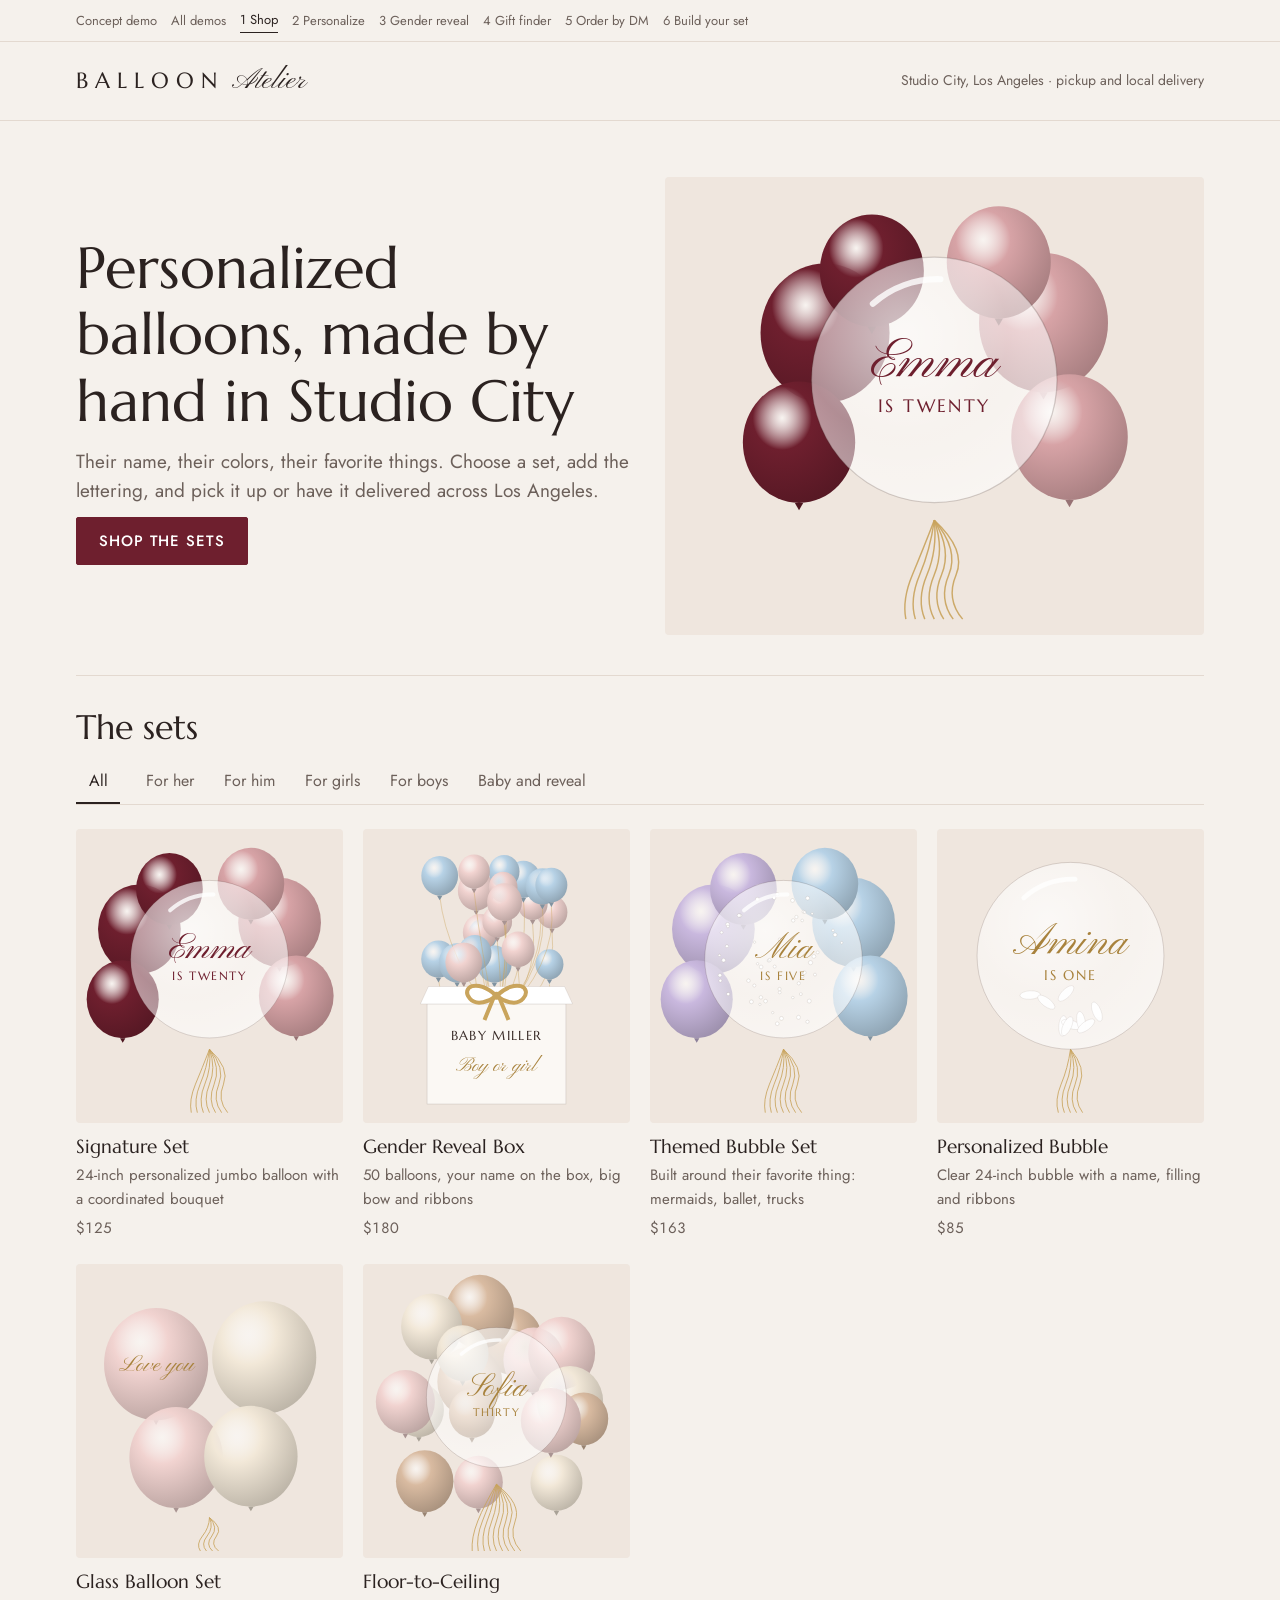
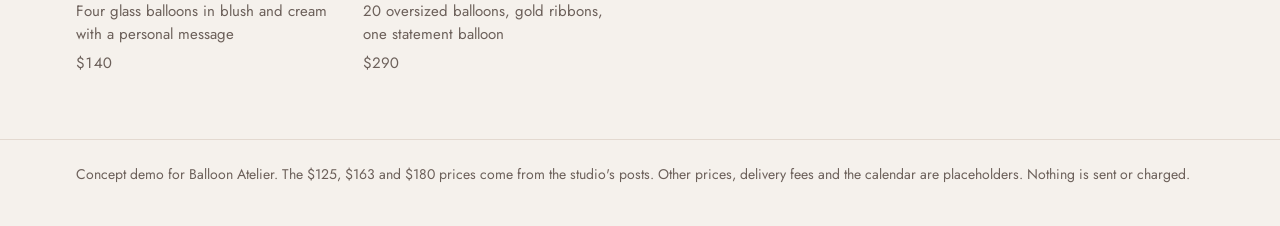
==== commit de42c0fa: "QA fixes: name fitting, SVG id clash, tap targets, focus ring, empty date state - Balloon lettering " ====
--- a/demo1/index.html
+++ b/demo1/index.html
@@ -33,8 +33,8 @@
         <h2 id="pdn"></h2>
         <p class="muted" id="pdd"></p>
         <p class="price" id="pdp" style="font:400 24px var(--serif)"></p>
-        <div class="field"><label for="l1">Name or main word</label><input id="l1" maxlength="18"></div>
-        <div class="field"><label for="l2">Second line (optional)</label><input id="l2" maxlength="22" placeholder="IS ONE, HAPPY BIRTHDAY"></div>
+        <div class="field"><label for="l1">Name or main word</label><input id="l1" maxlength="24"></div>
+        <div class="field"><label for="l2">Second line (optional)</label><input id="l2" maxlength="24" placeholder="IS ONE, HAPPY BIRTHDAY"></div>
         <div class="field"><span class="label" id="pl">Colors, pick up to 2</span><div class="swatches" role="group" aria-labelledby="pl" id="pal"></div><div class="readout muted" id="palOut"></div></div>
         <button type="button" class="btn block" id="add">Add to bag</button>
       </div>
--- a/assets/world.css
+++ b/assets/world.css
@@ -25,7 +25,7 @@
 /* header */
 .top{border-bottom:1px solid var(--line)}
 .top .wrap{display:flex;align-items:center;justify-content:space-between;gap:8px 16px;padding-top:16px;padding-bottom:16px;flex-wrap:wrap}
-.logo{display:flex;align-items:baseline;gap:8px;text-decoration:none;line-height:1}
+.logo{display:flex;align-items:baseline;gap:8px;text-decoration:none;line-height:1;padding:8px 0}
 .logo b{font:400 22px/1 var(--serif);letter-spacing:.32em}
 .logo i{font:400 30px/1 var(--script);font-style:normal}
 .top .meta{font-size:14px;color:var(--mute)}
@@ -63,7 +63,7 @@
 
 /* tabs */
 .tabs{display:flex;gap:4px 22px;flex-wrap:wrap;border-bottom:1px solid var(--line);margin-bottom:24px}
-.tabs button{background:none;border:0;border-bottom:2px solid transparent;padding:10px 0;font:400 16px var(--sans);color:var(--mute);cursor:pointer;min-height:44px}
+.tabs button{background:none;border:0;border-bottom:2px solid transparent;padding:10px 4px;min-width:44px;font:400 16px var(--sans);color:var(--mute);cursor:pointer;min-height:44px}
 .tabs button[aria-selected="true"]{color:var(--ink);border-bottom-color:var(--ink)}
 
 /* controls */
@@ -74,8 +74,11 @@
 .field{margin-bottom:16px}
 label,.label{display:block;font-size:13px;letter-spacing:.08em;text-transform:uppercase;color:var(--mute);margin-bottom:6px}
 input,select,textarea{font:16px/1.3 var(--sans);color:var(--ink);background:var(--surface);border:1px solid var(--line);border-bottom-color:var(--mute);border-radius:2px;padding:12px;width:100%;min-height:48px;caret-color:var(--accent)}
-input:focus,select:focus,textarea:focus{border-color:var(--ink);outline:none}
+input:focus,select:focus,textarea:focus{border-color:var(--ink)}
+select{-webkit-appearance:none;appearance:none;padding-right:40px;background-image:url("data:image/svg+xml,%3Csvg xmlns='http://www.w3.org/2000/svg' width='12' height='8'%3E%3Cpath d='M1 1l5 5 5-5' stroke='%236c605a' stroke-width='1.5' fill='none'/%3E%3C/svg%3E");background-repeat:no-repeat;background-position:right 14px center}
 textarea{min-height:88px}
+/* Safari draws an empty date as today's date; dim it until a date is chosen (date inputs are required). */
+input[type=date]:invalid::-webkit-datetime-edit{color:var(--mute);opacity:.55}
 .row{display:flex;flex-wrap:wrap;gap:0 12px}
 .row>.field{flex:1 1 160px}
 .opts{display:flex;flex-wrap:wrap;gap:8px}
